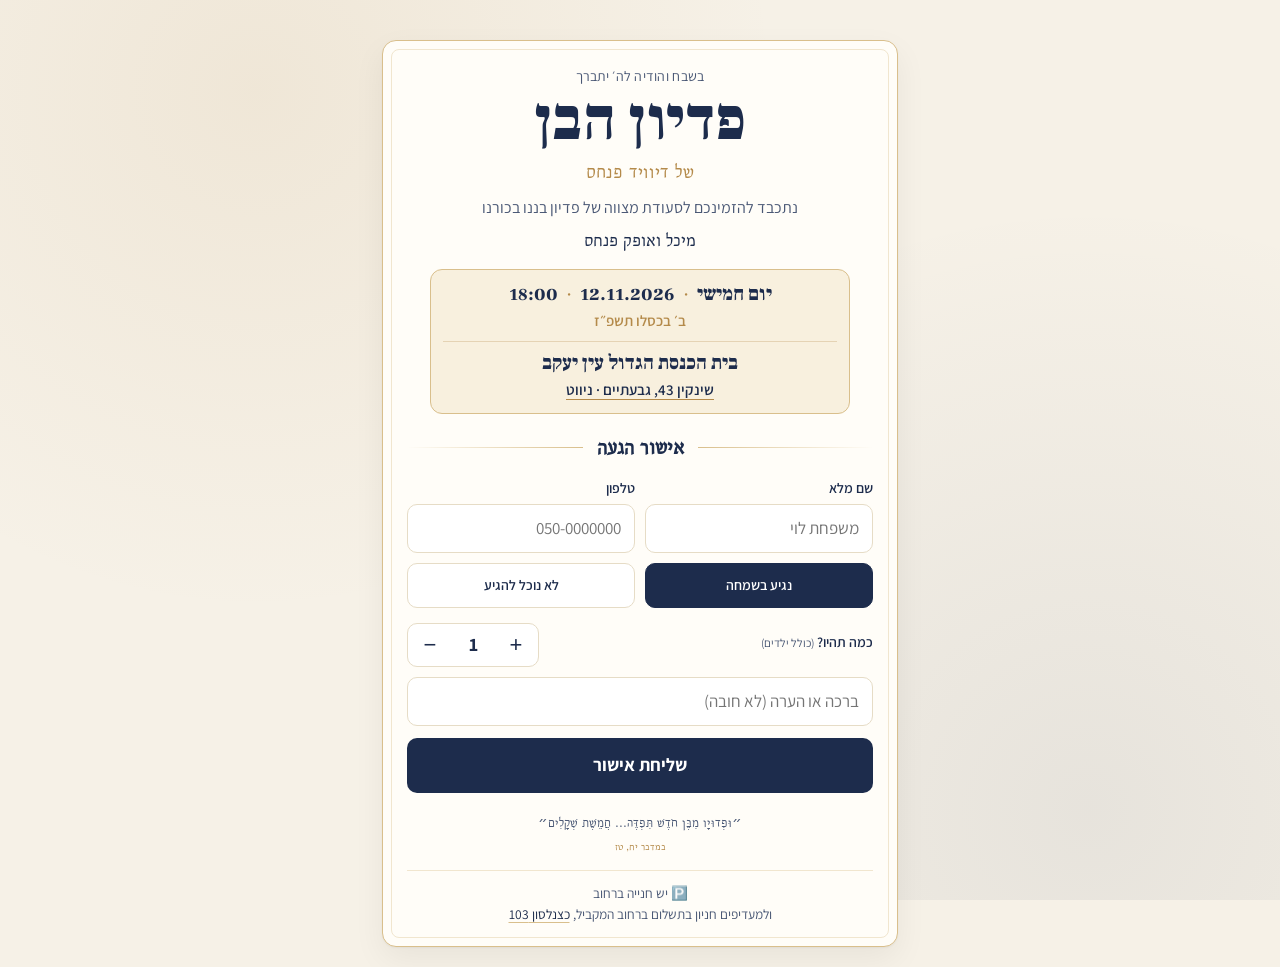
==== index.html @ 0d851d29 "פרטי מועד ומקום בולטים, הסרת נ״י Co-Authored-By: Claude Opus 5.5 <noreply@anthropic.com>" ====
<!doctype html>
<html lang="he" dir="rtl">
<head>
  <meta charset="utf-8">
  <meta name="viewport" content="width=device-width, initial-scale=1">
  <title>פדיון הבן — אישור הגעה</title>
  <meta name="description" content="הזמנה לסעודת מצווה של פדיון הבן — אישור הגעה">
  <meta property="og:title" content="הוזמנתם לפדיון הבן">
  <meta property="og:description" content="נשמח לראותכם — אשרו הגעה כאן">
  <link rel="preconnect" href="https://fonts.googleapis.com">
  <link rel="preconnect" href="https://fonts.gstatic.com" crossorigin>
  <link href="https://fonts.googleapis.com/css2?family=Assistant:wght@400;600;700&family=Bellefair&family=Frank+Ruhl+Libre:wght@900&display=swap" rel="stylesheet">
  <link rel="stylesheet" href="style.css">
  <link rel="icon" href="data:image/svg+xml,%3Csvg xmlns='http://www.w3.org/2000/svg' viewBox='0 0 32 32'%3E%3Ccircle cx='16' cy='16' r='14' fill='%23d6d9de' stroke='%23b48a4a' stroke-width='3'/%3E%3C/svg%3E">
  <script src="config.js"></script>
</head>
<body>
  <main class="wrap one">
    <section class="card one" aria-labelledby="title">

      <!-- ההזמנה -->
      <header class="invite">
        <p class="opening">בשבח והודיה לה׳ יתברך</p>
        <h1 id="title">פדיון הבן</h1>
        <p class="baby" data-baby></p>
        <p class="body">נתכבד להזמינכם לסעודת מצווה של פדיון בננו בכורנו</p>
        <p class="parents" data-parents></p>
        <div class="when-where">
          <div class="ww">
            <p class="ww-main"><span data-day></span><span class="sep">·</span><span data-date></span><span class="sep">·</span><span data-time></span></p>
            <p class="ww-sub" data-hebdate></p>
          </div>
          <div class="ww">
            <p class="ww-main" data-venue></p>
            <p class="ww-sub" data-where></p>
          </div>
        </div>
      </header>

      <!-- הטופס -->
      <div id="form-view">
        <h2 id="rsvp-title">אישור הגעה</h2>

        <div class="demo hidden" id="demo-note">
          מצב הדגמה: האתר לא רץ על Vercel, לכן האישורים נשמרים רק בדפדפן הזה.
        </div>

        <form id="form" novalidate aria-labelledby="rsvp-title">
          <div class="row2">
            <div class="field">
              <label for="name">שם מלא</label>
              <input id="name" name="name" type="text" autocomplete="name" required maxlength="80" placeholder="משפחת לוי">
            </div>
            <div class="field">
              <label for="phone">טלפון</label>
              <input id="phone" name="phone" type="tel" inputmode="tel" autocomplete="tel" required placeholder="050-0000000">
            </div>
          </div>

          <div class="field">
            <div class="choice" role="radiogroup" aria-label="האם תגיעו?">
              <input type="radio" id="att-yes" name="attending" value="yes" checked>
              <label for="att-yes">נגיע בשמחה</label>
              <input type="radio" id="att-no" name="attending" value="no">
              <label for="att-no">לא נוכל להגיע</label>
            </div>
          </div>

          <div class="field count-row" id="count-field">
            <span class="label" id="count-label">כמה תהיו? <small>(כולל ילדים)</small></span>
            <div class="stepper" role="group" aria-labelledby="count-label">
              <button type="button" data-step="1" aria-label="הוספה">+</button>
              <output id="count" aria-live="polite">1</output>
              <button type="button" data-step="-1" aria-label="הפחתה">−</button>
            </div>
          </div>

          <div class="field">
            <input id="note" name="note" type="text" maxlength="500" placeholder="ברכה או הערה (לא חובה)" aria-label="ברכה או הערה (לא חובה)">
          </div>

          <button class="btn" type="submit" id="submit">שליחת אישור</button>
          <p class="msg" id="msg" role="status"></p>
        </form>
      </div>

      <div id="thanks-view" class="thanks hidden" role="status">
        <div class="seal" aria-hidden="true">✓</div>
        <h2 id="thanks-title">תודה רבה!</h2>
        <p id="thanks-text"></p>
        <button class="linkish" type="button" id="edit">לעדכן את האישור</button>
      </div>

      <p class="verse">
        ״וּפְדוּיָו מִבֶּן חֹדֶשׁ תִּפְדֶּה... חֲמֵשֶׁת שְׁקָלִים״
        <small>במדבר יח, טז</small>
      </p>
      <p class="parking" data-parking hidden></p>
    </section>
  </main>

  <script>
  (function () {
    const E = window.EVENT || {};
    const $ = (s) => document.querySelector(s);
    const STORE = 'om-rsvp-mine';
    const DEMO = 'om-rsvp-demo';

    // ---- מילוי פרטי האירוע ----
    $('[data-baby]').textContent = E.babyName ? 'של ' + E.babyName : '';
    $('[data-parents]').textContent = E.parents || '';
    $('[data-day]').textContent = E.day || '';
    $('[data-date]').textContent = E.date || '';
    $('[data-time]').textContent = E.time || '';
    $('[data-hebdate]').textContent = E.hebrewDate || '';
    $('[data-venue]').textContent = E.venue || '';
    const where = $('[data-where]');
    if (E.address) {
      const a = document.createElement(E.mapsUrl ? 'a' : 'span');
      if (E.mapsUrl) { a.href = E.mapsUrl; a.target = '_blank'; a.rel = 'noopener'; }
      a.textContent = E.address + (E.mapsUrl ? ' · ניווט' : '');
      where.append(a);
    }
    if (E.parking) {
      const pk = $('[data-parking]');
      pk.append('🅿️ ', E.parking, document.createElement('br'), E.parkingPaid || '');
      if (E.parkingAddress) {
        const a = document.createElement(E.parkingUrl ? 'a' : 'span');
        if (E.parkingUrl) { a.href = E.parkingUrl; a.target = '_blank'; a.rel = 'noopener'; }
        a.textContent = E.parkingAddress;
        pk.append(a);
      }
      pk.hidden = false;
    }
    if (E.babyName) document.title = 'פדיון הבן של ' + E.babyName + ' — אישור הגעה';
    if (!E.apiUrl) $('#demo-note').classList.remove('hidden');

    // ---- כמות ----
    let count = 1;
    const out = $('#count');
    document.querySelectorAll('[data-step]').forEach((b) =>
      b.addEventListener('click', () => {
        count = Math.max(1, Math.min(30, count + Number(b.dataset.step)));
        out.textContent = count;
      })
    );
    const syncAttending = () => {
      const yes = $('#att-yes').checked;
      $('#count-field').classList.toggle('hidden', !yes);
    };
    document.querySelectorAll('[name=attending]').forEach((r) => r.addEventListener('change', syncAttending));

    // ---- שליחה ----
    const form = $('#form'), msg = $('#msg'), btn = $('#submit');
    const err = (t) => { msg.textContent = t; msg.className = 'msg err'; };

    form.addEventListener('submit', async (ev) => {
      ev.preventDefault();
      const data = {
        name: $('#name').value.trim(),
        phone: $('#phone').value.replace(/[^\d]/g, ''),
        attending: $('#att-yes').checked ? 'yes' : 'no',
        count: $('#att-yes').checked ? count : 0,
        note: $('#note').value.trim()
      };
      if (!data.name) { err('נא למלא שם מלא'); $('#name').focus(); return; }
      if (!/^0\d{8,9}$/.test(data.phone) && !/^972\d{8,9}$/.test(data.phone)) {
        err('נא למלא מספר טלפון תקין'); $('#phone').focus(); return;
      }

      btn.disabled = true; btn.textContent = 'שולח...'; msg.textContent = '';
      try {
        if (E.apiUrl) {
          const res = await fetch(E.apiUrl, {
            method: 'POST',
            headers: { 'Content-Type': 'application/json' },
            body: JSON.stringify(data)
          });
          const j = await res.json();
          if (!j.ok) throw new Error(j.error || 'failed');
        } else {
          try {
            const list = JSON.parse(localStorage.getItem(DEMO) || '[]').filter((r) => r.phone !== data.phone);
            list.push({ ...data, time: new Date().toISOString() });
            localStorage.setItem(DEMO, JSON.stringify(list));
          } catch (e) {}
        }
        try { localStorage.setItem(STORE, JSON.stringify(data)); } catch (e) {}
        showThanks(data);
      } catch (e) {
        err('השליחה לא הצליחה. בדקו את החיבור ונסו שוב.');
      } finally {
        btn.disabled = false; btn.textContent = 'שליחת אישור';
      }
    });

    function showThanks(d) {
      $('#form-view').classList.add('hidden');
      $('#thanks-view').classList.remove('hidden');
      if (d.attending === 'yes') {
        $('#thanks-title').textContent = 'תודה רבה, ' + d.name.split(' ')[0] + '!';
        $('#thanks-text').textContent = 'רשמנו ' + (d.count === 1 ? 'משתתף אחד' : d.count + ' משתתפים') + '. מחכים לראותכם!';
      } else {
        $('#thanks-title').textContent = 'תודה שעדכנתם';
        $('#thanks-text').textContent = 'חבל שלא תוכלו להגיע — נשמח בשמחות.';
      }
    }

    $('#edit').addEventListener('click', () => {
      $('#thanks-view').classList.add('hidden');
      $('#form-view').classList.remove('hidden');
      $('#name').focus();
    });

    // ---- אם כבר אישרו מהמכשיר הזה ----
    try {
      const mine = JSON.parse(localStorage.getItem(STORE) || 'null');
      if (mine) {
        $('#name').value = mine.name; $('#phone').value = mine.phone; $('#note').value = mine.note || '';
        $(mine.attending === 'no' ? '#att-no' : '#att-yes').checked = true;
        count = mine.count || 1; out.textContent = count;
        syncAttending();
        showThanks(mine);
      }
    } catch (e) {}
  })();
  </script>
</body>
</html>
---- style.css ----
:root {
  color-scheme: light;
  --ivory: #f6f1e7;
  --paper: #fffdf8;
  --navy: #1d2c4c;
  --navy-soft: #4a5875;
  --gold: #b48a4a;
  --gold-light: #d9bf8c;
  --gold-pale: #f1e6cf;
  --line: #e6dcc6;
  --ok: #2f6b4f;
  --err: #a33a2c;
  --radius: 14px;
}

* { box-sizing: border-box; }

body {
  margin: 0;
  min-height: 100vh;
  font-family: "Assistant", system-ui, sans-serif;
  font-size: 17px;
  line-height: 1.6;
  color: var(--navy);
  background-color: var(--ivory);
  background-image:
    radial-gradient(circle at 20% 10%, rgba(180, 138, 74, .10), transparent 40%),
    radial-gradient(circle at 85% 90%, rgba(29, 44, 76, .07), transparent 45%);
  background-attachment: fixed;
}

.wrap { max-width: 620px; margin: 0 auto; padding: 40px 16px 64px; }
.wrap.wide { max-width: 980px; }

.serif { font-family: "Bellefair", serif; }

/* ---------- invitation card ---------- */
.card {
  position: relative;
  background: var(--paper);
  border-radius: var(--radius);
  padding: 44px 32px 36px;
  border: 1px solid var(--gold-light);
  box-shadow: 0 1px 2px rgba(0, 0, 0, .04), 0 12px 32px rgba(0, 0, 0, .06);
}
.card::before {
  content: "";
  position: absolute;
  inset: 9px;
  border: 1px solid var(--gold-pale);
  border-radius: calc(var(--radius) - 6px);
  pointer-events: none;
}
.card + .card { margin-top: 22px; }

.coins { display: block; margin: 0 auto 18px; width: 210px; max-width: 70%; }

.invite { text-align: center; }
.invite .opening { font-size: 15px; color: var(--navy-soft); margin: 0 0 6px; }
.invite h1 {
  font-family: "Frank Ruhl Libre", serif;
  font-weight: 900;
  letter-spacing: .01em;
  font-size: clamp(46px, 12vw, 68px);
  line-height: 1.1;
  margin: 4px 0 6px;
  color: var(--navy);
}
.invite .baby {
  font-family: "Bellefair", serif;
  font-size: clamp(22px, 5.5vw, 28px);
  color: var(--gold);
  margin: 0 0 18px;
}
.invite .body { max-width: 440px; margin: 0 auto; color: var(--navy-soft); }
.invite .parents { font-family: "Bellefair", serif; font-size: 23px; color: var(--navy); margin-top: 14px; }

.divider {
  display: flex; align-items: center; gap: 12px;
  color: var(--gold); margin: 24px auto; max-width: 320px;
}
.divider::before, .divider::after { content: ""; flex: 1; height: 1px; background: var(--gold-light); }

.details { display: grid; grid-template-columns: repeat(3, 1fr); gap: 10px; margin: 0; }
.details div { padding: 4px 6px; }
.details dt { font-size: 13px; letter-spacing: .04em; color: var(--gold); font-weight: 700; }
.details dd { margin: 2px 0 0; font-size: 16px; }
.details a { color: var(--navy); }

.verse {
  font-family: "Bellefair", serif;
  font-size: 15px; color: var(--navy-soft); margin: 26px 0 0;
}
.verse small { display: block; font-size: 12px; color: var(--gold); margin-top: 2px; }

/* ---------- form ---------- */
h2 {
  font-family: "Bellefair", serif;
  font-size: 26px; text-align: center; margin: 0 0 4px;
}
.sub { text-align: center; color: var(--navy-soft); margin: 0 0 24px; font-size: 15px; }

.field { margin-bottom: 18px; }
label, .label { display: block; font-weight: 600; margin-bottom: 6px; font-size: 15px; }
input[type=text], input[type=tel], input[type=password], input[type=search], textarea {
  width: 100%;
  font: inherit;
  color: var(--navy);
  background: #fff;
  border: 1px solid var(--line);
  border-radius: 10px;
  padding: 12px 14px;
  transition: border-color .15s, box-shadow .15s;
}
input:focus, textarea:focus { outline: none; border-color: var(--gold); box-shadow: 0 0 0 3px rgba(180, 138, 74, .18); }
input[type=tel] { direction: ltr; text-align: right; }
textarea { min-height: 88px; resize: vertical; }

.choice { display: grid; grid-template-columns: 1fr 1fr; gap: 10px; }
.choice input { position: absolute; opacity: 0; pointer-events: none; }
.choice label {
  margin: 0; text-align: center; cursor: pointer;
  border: 1px solid var(--line); border-radius: 10px; background: #fff;
  padding: 12px 8px; font-weight: 600; transition: all .15s;
}
.choice input:checked + label { border-color: var(--navy); background: var(--navy); color: #fff; }
.choice input:focus-visible + label { box-shadow: 0 0 0 3px rgba(180, 138, 74, .35); }

.stepper { display: flex; align-items: center; gap: 0; width: max-content; border: 1px solid var(--line); border-radius: 10px; background: #fff; overflow: hidden; }
.stepper button {
  width: 48px; height: 48px; border: 0; background: transparent; font-size: 22px; color: var(--navy); cursor: pointer;
}
.stepper button:hover { background: var(--gold-pale); }
.stepper output { min-width: 52px; text-align: center; font-size: 20px; font-weight: 700; }

.btn {
  display: inline-flex; align-items: center; justify-content: center; gap: 8px;
  width: 100%; font: inherit; font-weight: 700; font-size: 18px;
  color: #fff; background: var(--navy);
  border: 0; border-radius: 10px; padding: 14px 18px; cursor: pointer;
  transition: background .15s, transform .05s;
}
.btn:hover { background: #2a3d66; }
.btn:active { transform: translateY(1px); }
.btn[disabled] { opacity: .6; cursor: wait; }
.btn.ghost { background: transparent; color: var(--navy); border: 1px solid var(--line); width: auto; font-size: 15px; padding: 9px 14px; }
.btn.ghost:hover { background: var(--gold-pale); }

.msg { margin-top: 14px; text-align: center; font-size: 15px; min-height: 1.5em; }
.msg.err { color: var(--err); }

.hidden { display: none !important; }

.thanks { text-align: center; padding: 10px 0; }
.thanks .seal {
  width: 72px; height: 72px; margin: 0 auto 14px; border-radius: 50%;
  display: grid; place-items: center;
  background: radial-gradient(circle at 35% 30%, #f4e7c8, var(--gold) 70%);
  color: #fff; font-size: 34px;
}
.thanks p { color: var(--navy-soft); }
.linkish { background: none; border: 0; color: var(--gold); font: inherit; text-decoration: underline; cursor: pointer; }

.demo {
  background: #fff7e0; border: 1px dashed var(--gold); color: #6b5226;
  border-radius: 10px; padding: 10px 14px; font-size: 14px; margin-bottom: 18px; text-align: center;
}

footer { text-align: center; font-size: 13px; color: var(--navy-soft); margin-top: 28px; }
footer a { color: var(--navy-soft); }

/* ---------- guests page ---------- */
.top { display: flex; align-items: center; justify-content: space-between; gap: 12px; flex-wrap: wrap; margin-bottom: 22px; }
.top h1 { font-family: "Bellefair", serif; margin: 0; font-size: 30px; }
.top .actions { display: flex; gap: 8px; flex-wrap: wrap; }

.stats { display: grid; grid-template-columns: repeat(4, 1fr); gap: 12px; margin-bottom: 20px; }
.stat { background: var(--paper); border: 1px solid var(--line); border-radius: 12px; padding: 14px 16px; }
.stat .n { font-family: "Bellefair", serif; font-size: 32px; font-weight: 400; line-height: 1.1; font-variant-numeric: tabular-nums; }
.stat .t { font-size: 14px; color: var(--navy-soft); }
.stat.main { background: var(--navy); color: #fff; border-color: var(--navy); }
.stat.main .t { color: var(--gold-light); }

.toolbar { display: flex; align-items: center; gap: 10px; margin-bottom: 12px; flex-wrap: wrap; }
.toolbar input { flex: 1; min-width: 180px; }
.filters { display: flex; gap: 6px; }
.filters button { font: inherit; font-size: 14px; border: 1px solid var(--line); background: #fff; color: var(--navy); border-radius: 999px; padding: 6px 14px; cursor: pointer; }
.filters button.on { background: var(--navy); color: #fff; border-color: var(--navy); }

.table-box { background: var(--paper); border: 1px solid var(--line); border-radius: 12px; overflow-x: auto; }
table { width: 100%; border-collapse: collapse; font-size: 15px; }
th, td { text-align: right; padding: 11px 14px; border-bottom: 1px solid var(--line); vertical-align: top; }
th { font-size: 13px; color: var(--gold); font-weight: 700; background: #fbf7ee; white-space: nowrap; }
tr:last-child td { border-bottom: 0; }
td.num { font-variant-numeric: tabular-nums; font-weight: 700; text-align: center; }
td.phone a { color: var(--navy); direction: ltr; unicode-bidi: embed; white-space: nowrap; }
td.note { color: var(--navy-soft); max-width: 280px; }
td.when { color: var(--navy-soft); font-size: 13px; white-space: nowrap; }
.pill { display: inline-block; font-size: 13px; font-weight: 700; border-radius: 999px; padding: 2px 10px; }
.pill.yes { background: #e3f0e8; color: var(--ok); }
.pill.no { background: #f6e3df; color: var(--err); }
.empty { text-align: center; padding: 40px 16px; color: var(--navy-soft); }

.login { max-width: 380px; margin: 60px auto; }

@media (max-width: 640px) {
  .card { padding: 36px 20px 28px; }
  .details { grid-template-columns: 1fr; gap: 4px; }
  .stats { grid-template-columns: 1fr 1fr; }
  th.hide-sm, td.hide-sm { display: none; }
}

/* ---------- one-screen invitation: airy but the form starts right away ---------- */
.wrap.one { max-width: 540px; padding: 14px 12px 20px; }
.card.one { padding: 30px 24px 20px; }
.card.one::before { inset: 8px; }

.card.one .invite { text-align: center; }
.card.one .invite .opening { font-size: 14px; letter-spacing: .02em; margin: 0 0 2px; }
.card.one .invite h1 { font-size: clamp(48px, 13.5vw, 64px); margin: 0; line-height: 1.05; }
.card.one .invite .baby { font-size: 22px; margin: 6px 0 10px; }
.card.one .invite .body { font-size: 16px; line-height: 1.5; margin: 0 auto; max-width: 360px; }
.card.one .invite .parents { font-size: 21px; margin: 6px 0 0; }

.when-where { margin: 16px auto 0; max-width: 420px; padding: 14px 12px;
  background: #f8f0de; border: 1px solid var(--gold-light); border-radius: 12px; }
.when-where p { margin: 0; }
.ww + .ww { margin-top: 10px; padding-top: 10px; border-top: 1px solid rgba(180, 138, 74, .28); }
.ww-main { font-family: "Frank Ruhl Libre", serif; font-weight: 900; font-size: 20px; line-height: 1.3; color: var(--navy); }
.ww-sub { font-size: 15px; font-weight: 600; color: var(--gold); margin-top: 2px !important; }
.when-where .sep { color: var(--gold); margin: 0 8px; font-weight: 400; }
.when-where a { color: var(--navy); text-decoration-color: var(--gold); text-underline-offset: 4px; }

/* "אישור הגעה" as an ornamental divider */
.card.one h2 { display: flex; align-items: center; gap: 14px; font-size: 24px; color: var(--navy);
  margin: 20px 0 14px; }
.card.one h2::before, .card.one h2::after { content: ""; flex: 1; height: 1px;
  background: linear-gradient(to left, transparent, var(--gold-light)); }
.card.one h2::after { background: linear-gradient(to right, transparent, var(--gold-light)); }
.card.one .thanks h2 { display: block; margin: 0 0 4px; }
.card.one .thanks h2::before, .card.one .thanks h2::after { display: none; }

.card.one .field { margin-bottom: 12px; }
.card.one label, .card.one .label { font-size: 14px; margin-bottom: 5px; }
.card.one input[type=text], .card.one input[type=tel] { padding: 11px 13px; }
.row2 { display: grid; grid-template-columns: 1fr 1fr; gap: 10px; }
.row2 .field { min-width: 0; }
.card.one .choice label { padding: 11px 6px; }
.count-row { display: flex; align-items: center; justify-content: space-between; gap: 10px; }
.count-row .label { margin: 0; }
.count-row small { font-weight: 400; color: var(--navy-soft); }
.card.one .stepper button { width: 44px; height: 44px; }
.card.one .stepper output { min-width: 42px; font-size: 19px; }
.card.one .btn { padding: 14px 16px; margin-top: 2px; }
.card.one .msg { margin: 8px 0 0; min-height: 0; }
.card.one .msg:empty { display: none; }
.card.one .demo { padding: 8px 12px; margin-bottom: 12px; font-size: 13px; }
.card.one .thanks { padding: 18px 0 6px; }

.card.one .verse { text-align: center; margin: 18px 0 0; font-size: 15px; }
.parking { text-align: center; font-size: 13.5px; line-height: 1.6; color: var(--navy-soft);
  margin: 14px 0 0; padding-top: 12px; border-top: 1px solid var(--gold-pale); }
.parking a { color: var(--navy); white-space: nowrap; text-decoration-color: var(--gold-light); text-underline-offset: 3px; }

@media (max-width: 640px) { .card.one { padding: 26px 18px 18px; } }
@media (min-width: 700px) { .wrap.one { padding-top: 40px; } }
/* recover height after enlarging the date/venue block */
.card.one { padding-top: 24px; }
.card.one .invite h1 { font-size: clamp(46px, 13vw, 60px); }
.card.one .invite .baby { margin: 2px 0 6px; }
.card.one .invite .parents { margin-top: 4px; }
.when-where { margin-top: 12px; padding: 11px 12px; }
.ww + .ww { margin-top: 8px; padding-top: 8px; }
.card.one h2 { margin: 14px 0 10px; }
.card.one .field { margin-bottom: 10px; }
.card.one input[type=text], .card.one input[type=tel] { padding: 10px 13px; }
.card.one .choice label { padding: 10px 6px; }
.card.one .stepper button { height: 42px; }
.card.one .btn { padding: 13px 16px; }
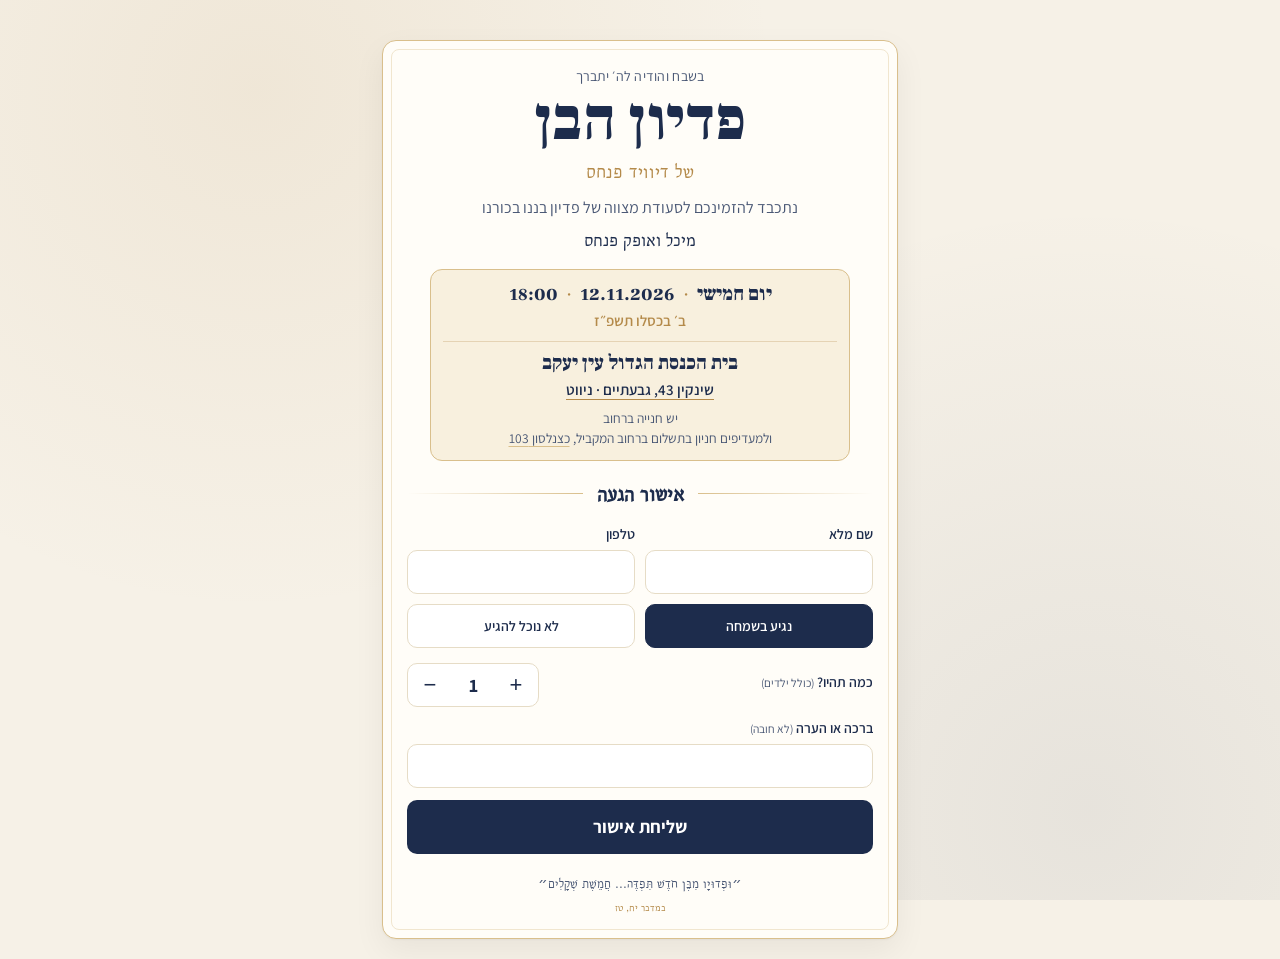
==== commit bcd3c268: "בלי placeholder בטופס, חנייה מתחת לכתובת Co-Authored-By: Claude Opus 5.5 <noreply@anthropic.com>" ====
--- a/index.html
+++ b/index.html
@@ -33,6 +33,7 @@
           <div class="ww">
             <p class="ww-main" data-venue></p>
             <p class="ww-sub" data-where></p>
+            <p class="parking" data-parking hidden></p>
           </div>
         </div>
       </header>
@@ -49,11 +50,11 @@
           <div class="row2">
             <div class="field">
               <label for="name">שם מלא</label>
-              <input id="name" name="name" type="text" autocomplete="name" required maxlength="80" placeholder="משפחת לוי">
+              <input id="name" name="name" type="text" autocomplete="name" required maxlength="80">
             </div>
             <div class="field">
               <label for="phone">טלפון</label>
-              <input id="phone" name="phone" type="tel" inputmode="tel" autocomplete="tel" required placeholder="050-0000000">
+              <input id="phone" name="phone" type="tel" inputmode="tel" autocomplete="tel" required>
             </div>
           </div>
 
@@ -76,7 +77,8 @@
           </div>
 
           <div class="field">
-            <input id="note" name="note" type="text" maxlength="500" placeholder="ברכה או הערה (לא חובה)" aria-label="ברכה או הערה (לא חובה)">
+            <label for="note">ברכה או הערה <small class="opt">(לא חובה)</small></label>
+            <input id="note" name="note" type="text" maxlength="500">
           </div>
 
           <button class="btn" type="submit" id="submit">שליחת אישור</button>
@@ -95,7 +97,6 @@
         ״וּפְדוּיָו מִבֶּן חֹדֶשׁ תִּפְדֶּה... חֲמֵשֶׁת שְׁקָלִים״
         <small>במדבר יח, טז</small>
       </p>
-      <p class="parking" data-parking hidden></p>
     </section>
   </main>
 
@@ -123,7 +124,7 @@
     }
     if (E.parking) {
       const pk = $('[data-parking]');
-      pk.append('🅿️ ', E.parking, document.createElement('br'), E.parkingPaid || '');
+      pk.append(E.parking, document.createElement('br'), E.parkingPaid || '');
       if (E.parkingAddress) {
         const a = document.createElement(E.parkingUrl ? 'a' : 'span');
         if (E.parkingUrl) { a.href = E.parkingUrl; a.target = '_blank'; a.rel = 'noopener'; }
--- a/style.css
+++ b/style.css
@@ -277,3 +277,9 @@
 .card.one .choice label { padding: 10px 6px; }
 .card.one .stepper button { height: 42px; }
 .card.one .btn { padding: 13px 16px; }
+.card.one input[type=text], .card.one input[type=tel] { padding: 7px 7px; }
+/* parking: plain small text under the address, inside the venue block */
+.when-where .parking { font-size: 13.5px; font-weight: 400; line-height: 1.5; color: var(--navy-soft);
+  margin: 6px 0 0; padding: 0; border: 0; }
+.when-where .parking a { color: var(--navy-soft); font-weight: 400; text-decoration-color: var(--gold-light); }
+.opt { font-weight: 400; color: var(--navy-soft); }
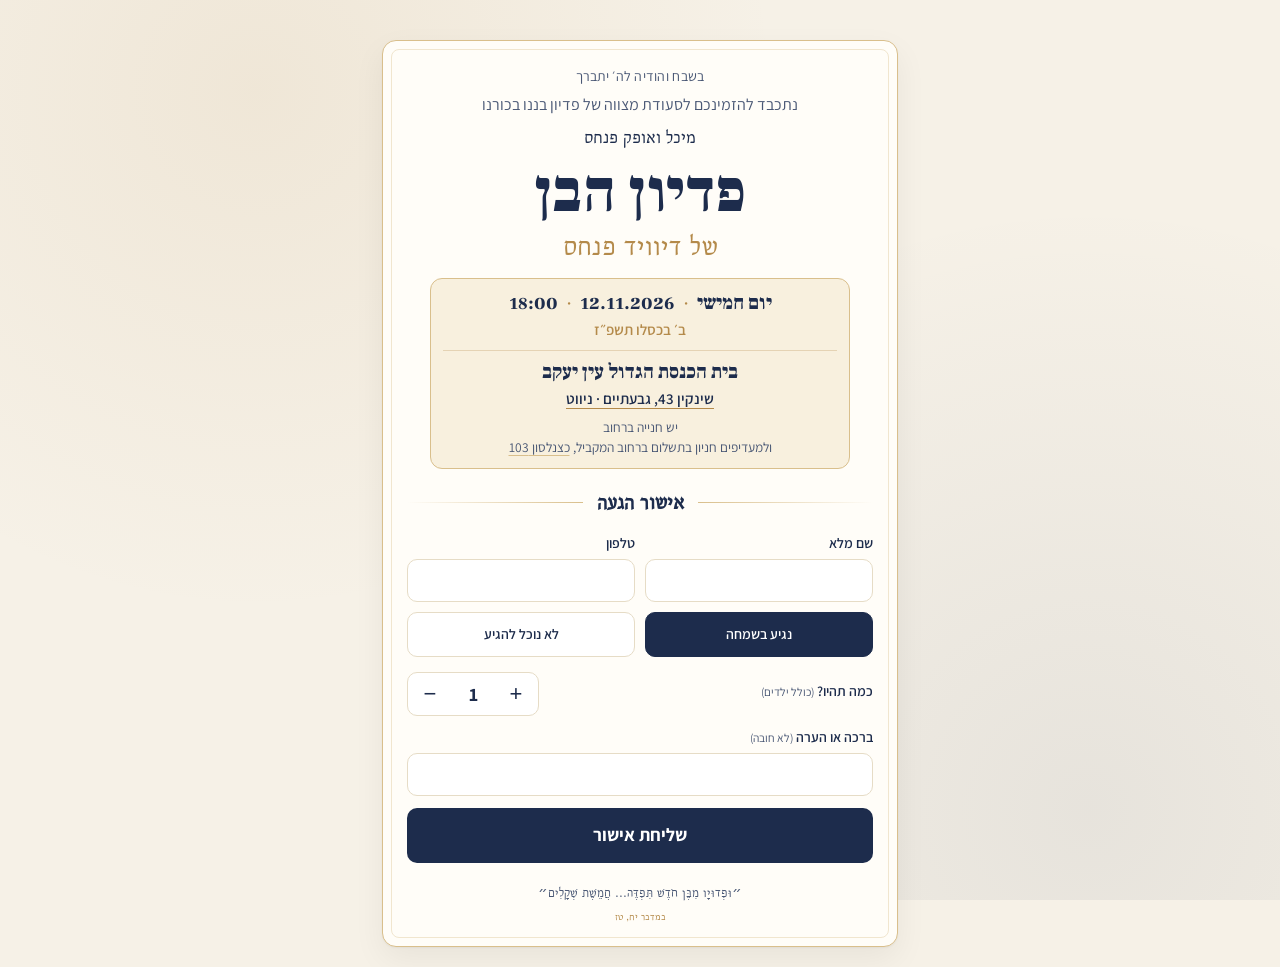
==== commit aa6ff87e: "סדר חדש בראש ההזמנה, שם התינוק גדול יותר Co-Authored-By: Claude Opus 5.5 <noreply@anthropic.com>" ====
--- a/index.html
+++ b/index.html
@@ -21,10 +21,10 @@
       <!-- ההזמנה -->
       <header class="invite">
         <p class="opening">בשבח והודיה לה׳ יתברך</p>
+        <p class="body">נתכבד להזמינכם לסעודת מצווה של פדיון בננו בכורנו</p>
+        <p class="parents" data-parents></p>
         <h1 id="title">פדיון הבן</h1>
         <p class="baby" data-baby></p>
-        <p class="body">נתכבד להזמינכם לסעודת מצווה של פדיון בננו בכורנו</p>
-        <p class="parents" data-parents></p>
         <div class="when-where">
           <div class="ww">
             <p class="ww-main"><span data-day></span><span class="sep">·</span><span data-date></span><span class="sep">·</span><span data-time></span></p>
--- a/style.css
+++ b/style.css
@@ -283,3 +283,7 @@
   margin: 6px 0 0; padding: 0; border: 0; }
 .when-where .parking a { color: var(--navy-soft); font-weight: 400; text-decoration-color: var(--gold-light); }
 .opt { font-weight: 400; color: var(--navy-soft); }
+/* order: opening → invitation line → parents → title → baby name */
+.card.one .invite .body { margin-top: 6px; }
+.card.one .invite .parents { margin: 4px 0 6px; }
+.card.one .invite .baby { font-size: clamp(26px, 7.5vw, 32px); margin: 2px 0 0; line-height: 1.25; }
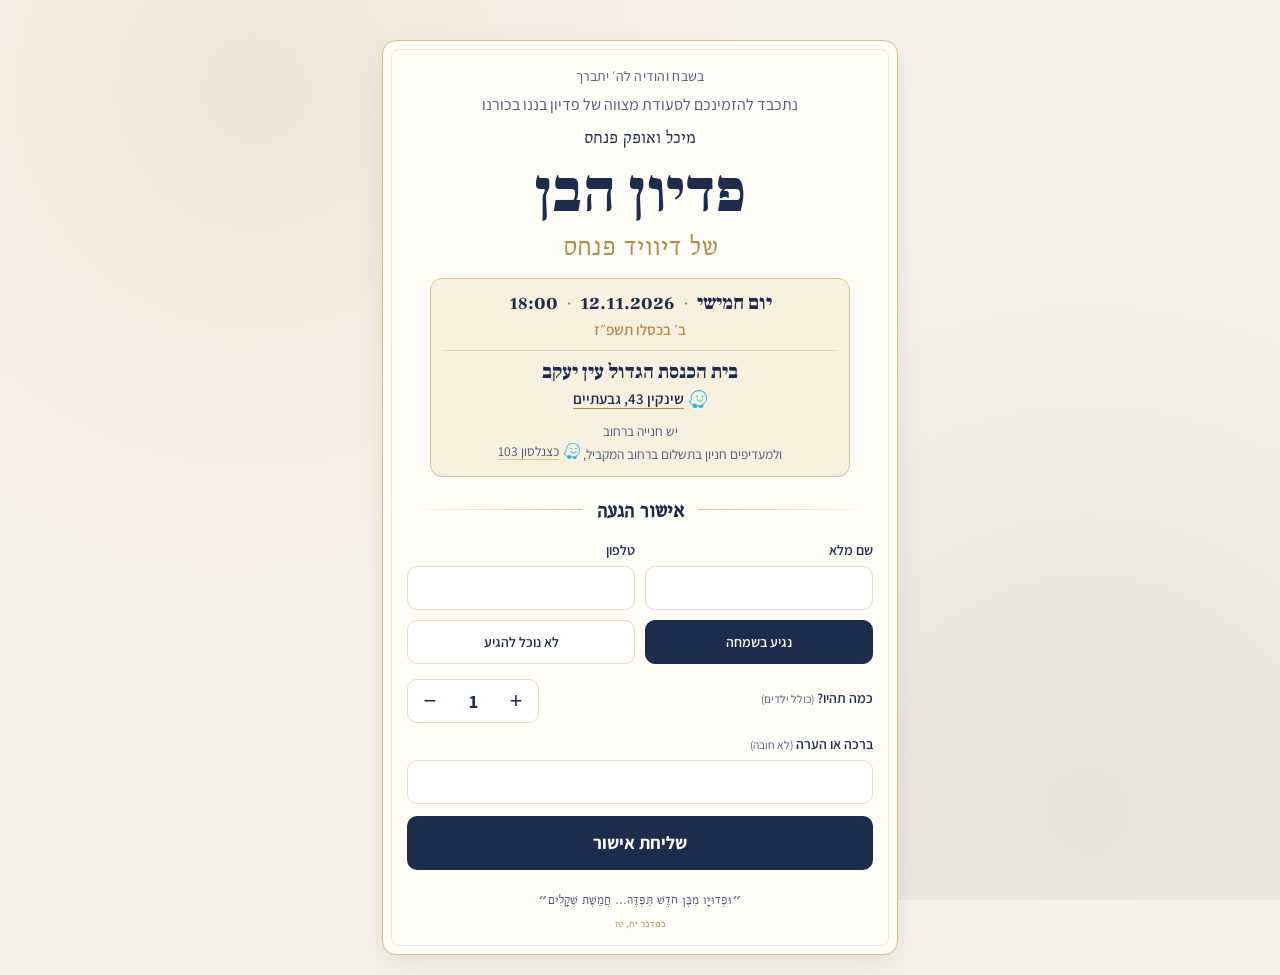
==== commit d6586dd1: "ניווט Waze לפי קואורדינטות עם אייקון Co-Authored-By: Claude Opus 5.5 <noreply@anthropic.com>" ====
--- a/index.html
+++ b/index.html
@@ -107,6 +107,16 @@
     const STORE = 'om-rsvp-mine';
     const DEMO = 'om-rsvp-demo';
 
+    // ---- קישור ניווט עם אייקון Waze ----
+    const WAZE = '<svg class="waze" viewBox="0 0 24 24" aria-hidden="true"><path fill="currentColor" d="M13.218 0C9.915 0 6.835 1.49 4.723 4.148c-1.515 1.913-2.31 4.272-2.31 6.706v1.739c0 .894-.62 1.738-1.862 1.813-.298.025-.547.224-.547.522-.05.82.82 2.31 2.012 3.502.82.844 1.788 1.515 2.832 2.036a3 3 0 0 0 2.955 3.528 2.966 2.966 0 0 0 2.931-2.385h2.509c.323 1.689 2.086 2.856 3.974 2.21 1.64-.546 2.36-2.409 1.763-3.924a12.84 12.84 0 0 0 1.838-1.465 10.73 10.73 0 0 0 3.18-7.65c0-2.882-1.118-5.589-3.155-7.625A10.899 10.899 0 0 0 13.218 0zm0 1.217c2.558 0 4.967.994 6.78 2.807a9.525 9.525 0 0 1 2.807 6.78A9.526 9.526 0 0 1 20 17.585a9.647 9.647 0 0 1-6.78 2.807h-2.46a3.008 3.008 0 0 0-2.93-2.41 3.030 3.030 0 0 0-2.534 1.367v.024a8.945 8.945 0 0 1-2.41-1.788c-.844-.844-1.316-1.614-1.515-2.11a2.858 2.858 0 0 0 1.441-.846 2.959 2.959 0 0 0 .795-2.036v-1.789c0-2.110.696-4.197 2.012-5.861 1.863-2.385 4.620-3.726 7.6-3.726zm-2.41 5.986a1.192 1.192 0 0 0-1.191 1.192 1.192 1.192 0 0 0 1.192 1.193A1.192 1.192 0 0 0 12 8.395a1.192 1.192 0 0 0-1.192-1.192zm7.204 0a1.192 1.192 0 0 0-1.192 1.192 1.192 1.192 0 0 0 1.192 1.193 1.192 1.192 0 0 0 1.192-1.193 1.192 1.192 0 0 0-1.192-1.192zm-7.377 4.769a.596.596 0 0 0-.546.845 4.813 4.813 0 0 0 4.346 2.757 4.770 4.770 0 0 0 4.347-2.757.596.596 0 0 0-.547-.845h-.025a.561.561 0 0 0-.521.348 3.590 3.590 0 0 1-3.254 2.061 3.591 3.591 0 0 1-3.254-2.061.640.640 0 0 0-.546-.348z"/></svg>';
+    function navLink(text, url) {
+      const a = document.createElement(url ? 'a' : 'span');
+      if (url) { a.href = url; a.target = '_blank'; a.rel = 'noopener'; a.className = 'nav'; a.setAttribute('aria-label', text + ' — ניווט ב-Waze'); }
+      a.innerHTML = url ? WAZE : '';
+      a.append(text);
+      return a;
+    }
+
     // ---- מילוי פרטי האירוע ----
     $('[data-baby]').textContent = E.babyName ? 'של ' + E.babyName : '';
     $('[data-parents]').textContent = E.parents || '';
@@ -116,21 +126,11 @@
     $('[data-hebdate]').textContent = E.hebrewDate || '';
     $('[data-venue]').textContent = E.venue || '';
     const where = $('[data-where]');
-    if (E.address) {
-      const a = document.createElement(E.mapsUrl ? 'a' : 'span');
-      if (E.mapsUrl) { a.href = E.mapsUrl; a.target = '_blank'; a.rel = 'noopener'; }
-      a.textContent = E.address + (E.mapsUrl ? ' · ניווט' : '');
-      where.append(a);
-    }
+    if (E.address) where.append(navLink(E.address, E.mapsUrl));
     if (E.parking) {
       const pk = $('[data-parking]');
       pk.append(E.parking, document.createElement('br'), E.parkingPaid || '');
-      if (E.parkingAddress) {
-        const a = document.createElement(E.parkingUrl ? 'a' : 'span');
-        if (E.parkingUrl) { a.href = E.parkingUrl; a.target = '_blank'; a.rel = 'noopener'; }
-        a.textContent = E.parkingAddress;
-        pk.append(a);
-      }
+      if (E.parkingAddress) pk.append(navLink(E.parkingAddress, E.parkingUrl));
       pk.hidden = false;
     }
     if (E.babyName) document.title = 'פדיון הבן של ' + E.babyName + ' — אישור הגעה';
--- a/style.css
+++ b/style.css
@@ -287,3 +287,7 @@
 .card.one .invite .body { margin-top: 6px; }
 .card.one .invite .parents { margin: 4px 0 6px; }
 .card.one .invite .baby { font-size: clamp(26px, 7.5vw, 32px); margin: 2px 0 0; line-height: 1.25; }
+/* navigation links with Waze icon */
+a.nav { display: inline-flex; align-items: center; gap: 5px; white-space: nowrap; }
+a.nav .waze { width: 18px; height: 18px; flex: none; color: #1fb6e8; }
+.when-where .parking a.nav .waze { width: 16px; height: 16px; }
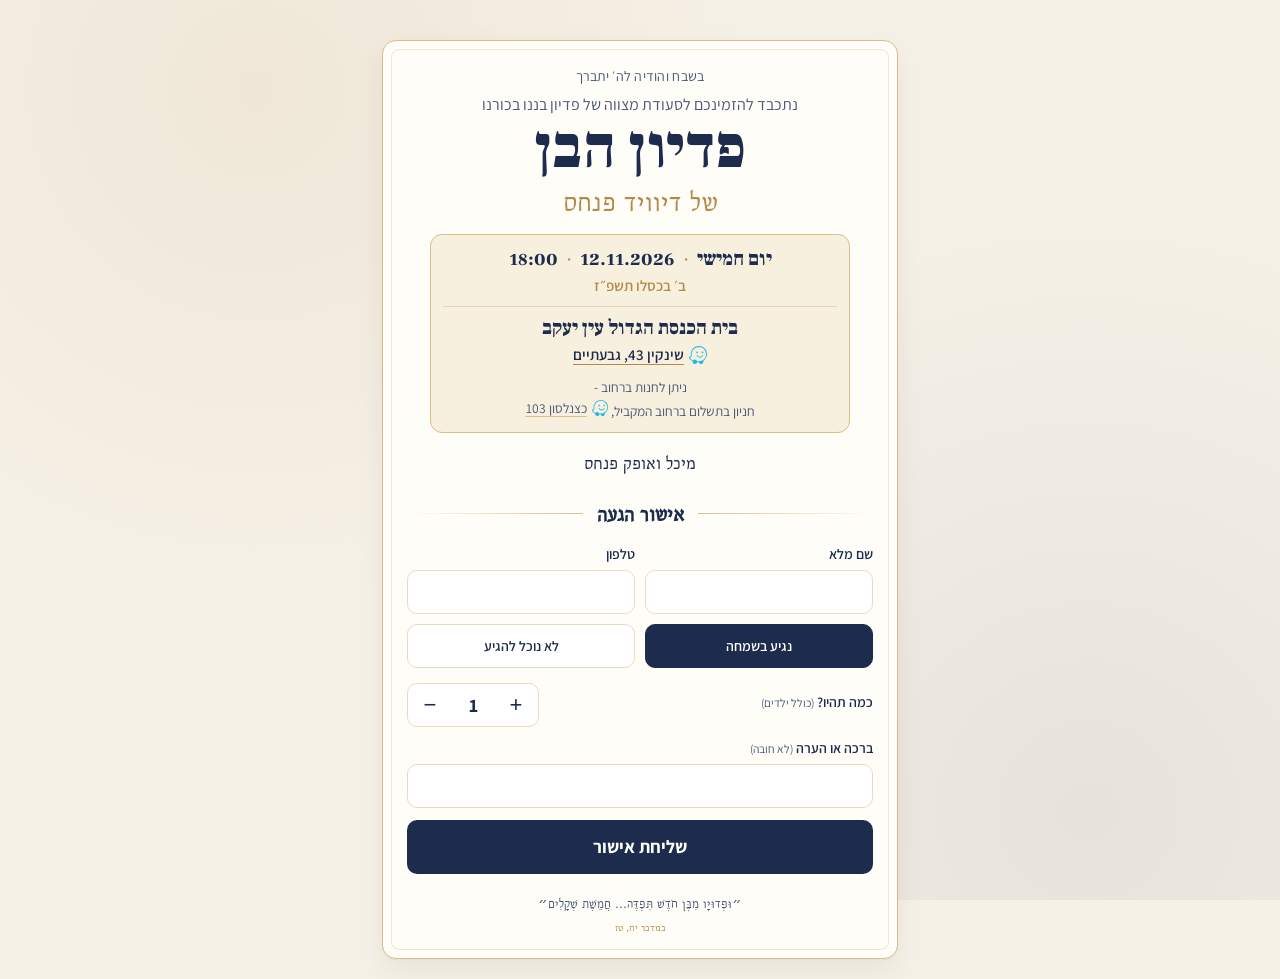
==== commit 2fa05b43: "שמות ההורים מעל אישור ההגעה Co-Authored-By: Claude Opus 5.5 <noreply@anthropic.com>" ====
--- a/index.html
+++ b/index.html
@@ -22,7 +22,6 @@
       <header class="invite">
         <p class="opening">בשבח והודיה לה׳ יתברך</p>
         <p class="body">נתכבד להזמינכם לסעודת מצווה של פדיון בננו בכורנו</p>
-        <p class="parents" data-parents></p>
         <h1 id="title">פדיון הבן</h1>
         <p class="baby" data-baby></p>
         <div class="when-where">
@@ -36,6 +35,7 @@
             <p class="parking" data-parking hidden></p>
           </div>
         </div>
+        <p class="parents parents-sign" data-parents></p>
       </header>
 
       <!-- הטופס -->
--- a/style.css
+++ b/style.css
@@ -291,3 +291,4 @@
 a.nav { display: inline-flex; align-items: center; gap: 5px; white-space: nowrap; }
 a.nav .waze { width: 18px; height: 18px; flex: none; color: #1fb6e8; }
 .when-where .parking a.nav .waze { width: 16px; height: 16px; }
+.card.one .invite .parents-sign { margin: 14px 0 0; }
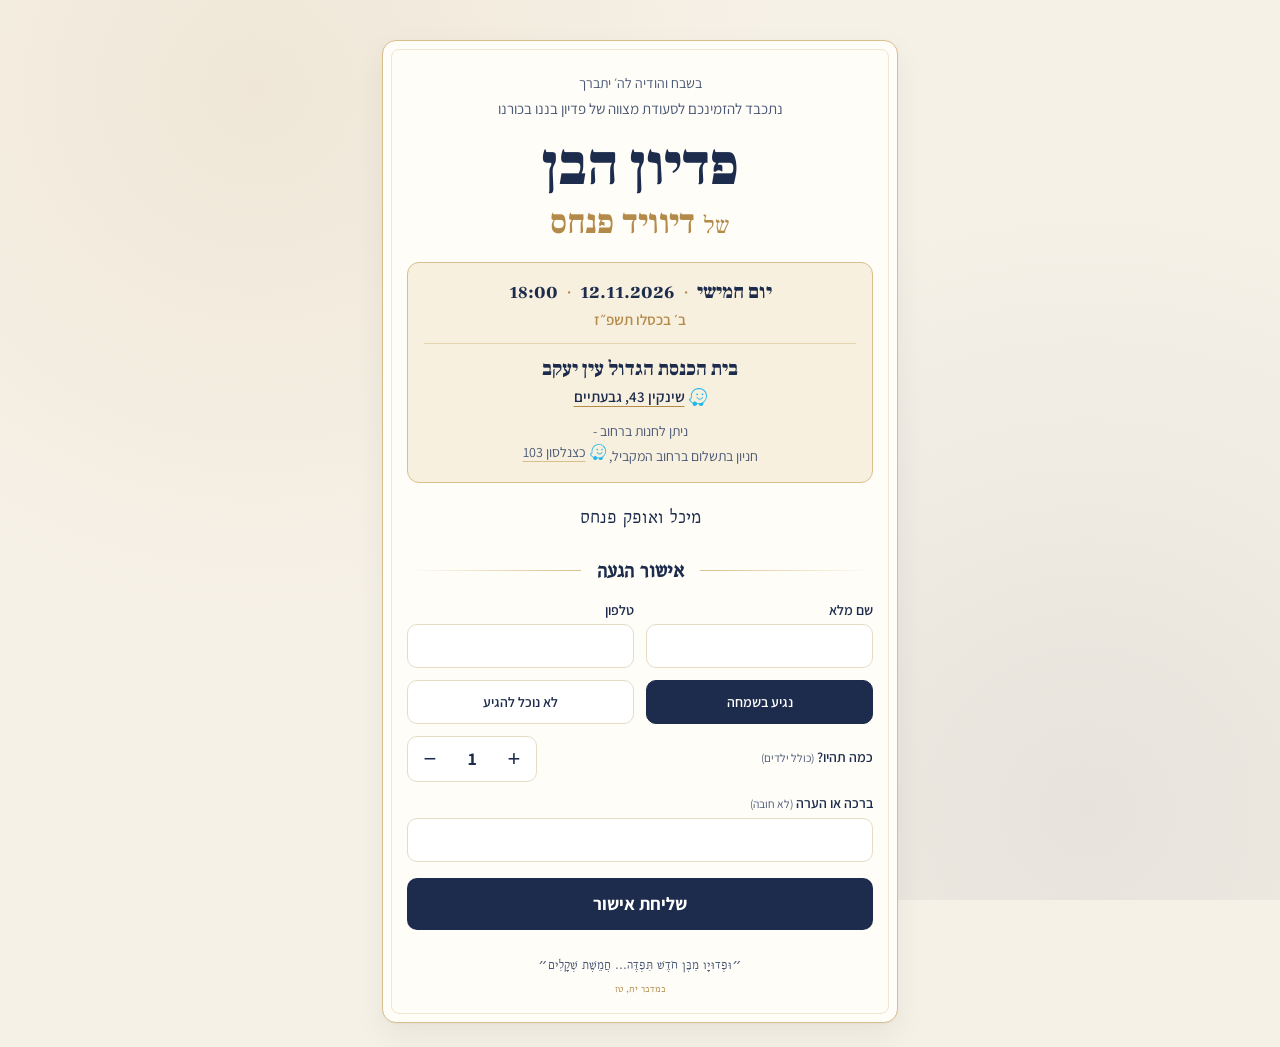
==== commit 9d8572ad: "יחס בין הכותרת לשם, ריווח אחיד ברשת 8px Co-Authored-By: Claude Opus 5.5 <noreply@anthropic.com>" ====
--- a/index.html
+++ b/index.html
@@ -9,7 +9,7 @@
   <meta property="og:description" content="נשמח לראותכם — אשרו הגעה כאן">
   <link rel="preconnect" href="https://fonts.googleapis.com">
   <link rel="preconnect" href="https://fonts.gstatic.com" crossorigin>
-  <link href="https://fonts.googleapis.com/css2?family=Assistant:wght@400;600;700&family=Bellefair&family=Frank+Ruhl+Libre:wght@900&display=swap" rel="stylesheet">
+  <link href="https://fonts.googleapis.com/css2?family=Assistant:wght@400;600;700&family=Bellefair&family=Frank+Ruhl+Libre:wght@400;700;900&display=swap" rel="stylesheet">
   <link rel="stylesheet" href="style.css">
   <link rel="icon" href="data:image/svg+xml,%3Csvg xmlns='http://www.w3.org/2000/svg' viewBox='0 0 32 32'%3E%3Ccircle cx='16' cy='16' r='14' fill='%23d6d9de' stroke='%23b48a4a' stroke-width='3'/%3E%3C/svg%3E">
   <script src="config.js"></script>
@@ -118,7 +118,11 @@
     }
 
     // ---- מילוי פרטי האירוע ----
-    $('[data-baby]').textContent = E.babyName ? 'של ' + E.babyName : '';
+    if (E.babyName) {
+      const of = document.createElement('span');
+      of.className = 'of'; of.textContent = 'של';
+      $('[data-baby]').append(of, E.babyName);
+    }
     $('[data-parents]').textContent = E.parents || '';
     $('[data-day]').textContent = E.day || '';
     $('[data-date]').textContent = E.date || '';
--- a/style.css
+++ b/style.css
@@ -210,85 +210,65 @@
   th.hide-sm, td.hide-sm { display: none; }
 }
 
-/* ---------- one-screen invitation: airy but the form starts right away ---------- */
-.wrap.one { max-width: 540px; padding: 14px 12px 20px; }
-.card.one { padding: 30px 24px 20px; }
+/* ---------- one-screen invitation (8px rhythm) ---------- */
+.wrap.one { max-width: 540px; padding: 16px 12px 24px; }
+.card.one { padding: 32px 24px 24px; }
 .card.one::before { inset: 8px; }
-
+@media (max-width: 640px) { .card.one { padding: 28px 20px 20px; } }
+@media (min-width: 700px) { .wrap.one { padding-top: 40px; } }
+
+/* header */
 .card.one .invite { text-align: center; }
-.card.one .invite .opening { font-size: 14px; letter-spacing: .02em; margin: 0 0 2px; }
-.card.one .invite h1 { font-size: clamp(48px, 13.5vw, 64px); margin: 0; line-height: 1.05; }
-.card.one .invite .baby { font-size: 22px; margin: 6px 0 10px; }
-.card.one .invite .body { font-size: 16px; line-height: 1.5; margin: 0 auto; max-width: 360px; }
-.card.one .invite .parents { font-size: 21px; margin: 6px 0 0; }
-
-.when-where { margin: 16px auto 0; max-width: 420px; padding: 14px 12px;
+.card.one .invite .opening { font-size: 14px; line-height: 1.5; color: var(--navy-soft); margin: 0; }
+.card.one .invite .body { font-size: 15px; line-height: 1.5; color: var(--navy-soft); margin: 4px auto 0; max-width: 360px; }
+.card.one .invite h1 { font-family: "Frank Ruhl Libre", serif; font-weight: 900;
+  font-size: clamp(46px, 13vw, 58px); line-height: 1; letter-spacing: 0; margin: 16px 0 0; }
+.card.one .invite .baby { font-family: "Frank Ruhl Libre", serif; font-weight: 700; color: var(--gold);
+  font-size: clamp(28px, 8vw, 34px); line-height: 1.15; margin: 8px 0 0; }
+.card.one .invite .baby .of { font-weight: 400; font-size: .7em; margin-left: .3em; }
+
+/* date & place */
+.when-where { margin: 20px 0 0; padding: 16px;
   background: #f8f0de; border: 1px solid var(--gold-light); border-radius: 12px; }
 .when-where p { margin: 0; }
-.ww + .ww { margin-top: 10px; padding-top: 10px; border-top: 1px solid rgba(180, 138, 74, .28); }
+.ww + .ww { margin-top: 12px; padding-top: 12px; border-top: 1px solid rgba(180, 138, 74, .28); }
 .ww-main { font-family: "Frank Ruhl Libre", serif; font-weight: 900; font-size: 20px; line-height: 1.3; color: var(--navy); }
-.ww-sub { font-size: 15px; font-weight: 600; color: var(--gold); margin-top: 2px !important; }
+.ww-sub { font-size: 15px; font-weight: 600; line-height: 1.5; color: var(--gold); margin-top: 4px !important; }
 .when-where .sep { color: var(--gold); margin: 0 8px; font-weight: 400; }
 .when-where a { color: var(--navy); text-decoration-color: var(--gold); text-underline-offset: 4px; }
+.when-where .parking { font-size: 14px; font-weight: 400; line-height: 1.5; color: var(--navy-soft); margin-top: 8px !important; }
+.when-where .parking a { color: var(--navy-soft); font-weight: 400; text-decoration-color: var(--gold-light); }
+a.nav { display: inline-flex; align-items: center; gap: 4px; white-space: nowrap; }
+a.nav .waze { width: 18px; height: 18px; flex: none; color: #1fb6e8; }
+.when-where .parking a.nav .waze { width: 16px; height: 16px; }
+
+.card.one .invite .parents-sign { font-family: "Bellefair", serif; font-size: 22px; line-height: 1.3; color: var(--navy); margin: 20px 0 0; }
 
 /* "אישור הגעה" as an ornamental divider */
-.card.one h2 { display: flex; align-items: center; gap: 14px; font-size: 24px; color: var(--navy);
-  margin: 20px 0 14px; }
-.card.one h2::before, .card.one h2::after { content: ""; flex: 1; height: 1px;
-  background: linear-gradient(to left, transparent, var(--gold-light)); }
+.card.one h2 { display: flex; align-items: center; gap: 16px; font-size: 24px; line-height: 1.2; color: var(--navy); margin: 24px 0 16px; }
+.card.one h2::before, .card.one h2::after { content: ""; flex: 1; height: 1px; background: linear-gradient(to left, transparent, var(--gold-light)); }
 .card.one h2::after { background: linear-gradient(to right, transparent, var(--gold-light)); }
-.card.one .thanks h2 { display: block; margin: 0 0 4px; }
+.card.one .thanks h2 { display: block; margin: 0 0 8px; }
 .card.one .thanks h2::before, .card.one .thanks h2::after { display: none; }
 
+/* form */
 .card.one .field { margin-bottom: 12px; }
-.card.one label, .card.one .label { font-size: 14px; margin-bottom: 5px; }
-.card.one input[type=text], .card.one input[type=tel] { padding: 11px 13px; }
-.row2 { display: grid; grid-template-columns: 1fr 1fr; gap: 10px; }
+.card.one label, .card.one .label { font-size: 14px; line-height: 1.4; margin-bottom: 4px; }
+.card.one input[type=text], .card.one input[type=tel] { height: 44px; padding: 7px 7px; }
+.row2 { display: grid; grid-template-columns: 1fr 1fr; gap: 12px; }
 .row2 .field { min-width: 0; }
-.card.one .choice label { padding: 11px 6px; }
-.count-row { display: flex; align-items: center; justify-content: space-between; gap: 10px; }
+.card.one .choice { gap: 12px; }
+.card.one .choice label { height: 44px; display: flex; align-items: center; justify-content: center; padding: 0 8px; margin: 0; }
+.count-row { display: flex; align-items: center; justify-content: space-between; gap: 12px; }
 .count-row .label { margin: 0; }
-.count-row small { font-weight: 400; color: var(--navy-soft); }
+.count-row small, .opt { font-weight: 400; color: var(--navy-soft); }
 .card.one .stepper button { width: 44px; height: 44px; }
-.card.one .stepper output { min-width: 42px; font-size: 19px; }
-.card.one .btn { padding: 14px 16px; margin-top: 2px; }
+.card.one .stepper output { min-width: 40px; font-size: 18px; }
+.card.one .btn { height: 52px; padding: 0 16px; margin-top: 4px; }
 .card.one .msg { margin: 8px 0 0; min-height: 0; }
 .card.one .msg:empty { display: none; }
 .card.one .demo { padding: 8px 12px; margin-bottom: 12px; font-size: 13px; }
-.card.one .thanks { padding: 18px 0 6px; }
-
-.card.one .verse { text-align: center; margin: 18px 0 0; font-size: 15px; }
-.parking { text-align: center; font-size: 13.5px; line-height: 1.6; color: var(--navy-soft);
-  margin: 14px 0 0; padding-top: 12px; border-top: 1px solid var(--gold-pale); }
-.parking a { color: var(--navy); white-space: nowrap; text-decoration-color: var(--gold-light); text-underline-offset: 3px; }
-
-@media (max-width: 640px) { .card.one { padding: 26px 18px 18px; } }
-@media (min-width: 700px) { .wrap.one { padding-top: 40px; } }
-/* recover height after enlarging the date/venue block */
-.card.one { padding-top: 24px; }
-.card.one .invite h1 { font-size: clamp(46px, 13vw, 60px); }
-.card.one .invite .baby { margin: 2px 0 6px; }
-.card.one .invite .parents { margin-top: 4px; }
-.when-where { margin-top: 12px; padding: 11px 12px; }
-.ww + .ww { margin-top: 8px; padding-top: 8px; }
-.card.one h2 { margin: 14px 0 10px; }
-.card.one .field { margin-bottom: 10px; }
-.card.one input[type=text], .card.one input[type=tel] { padding: 10px 13px; }
-.card.one .choice label { padding: 10px 6px; }
-.card.one .stepper button { height: 42px; }
-.card.one .btn { padding: 13px 16px; }
-.card.one input[type=text], .card.one input[type=tel] { padding: 7px 7px; }
-/* parking: plain small text under the address, inside the venue block */
-.when-where .parking { font-size: 13.5px; font-weight: 400; line-height: 1.5; color: var(--navy-soft);
-  margin: 6px 0 0; padding: 0; border: 0; }
-.when-where .parking a { color: var(--navy-soft); font-weight: 400; text-decoration-color: var(--gold-light); }
-.opt { font-weight: 400; color: var(--navy-soft); }
-/* order: opening → invitation line → parents → title → baby name */
-.card.one .invite .body { margin-top: 6px; }
-.card.one .invite .parents { margin: 4px 0 6px; }
-.card.one .invite .baby { font-size: clamp(26px, 7.5vw, 32px); margin: 2px 0 0; line-height: 1.25; }
-/* navigation links with Waze icon */
-a.nav { display: inline-flex; align-items: center; gap: 5px; white-space: nowrap; }
-a.nav .waze { width: 18px; height: 18px; flex: none; color: #1fb6e8; }
-.when-where .parking a.nav .waze { width: 16px; height: 16px; }
-.card.one .invite .parents-sign { margin: 14px 0 0; }
+.card.one .thanks { padding: 16px 0 8px; }
+
+.card.one .verse { text-align: center; font-size: 15px; line-height: 1.5; margin: 24px 0 0; }
+.card.one .verse small { margin-top: 4px; }
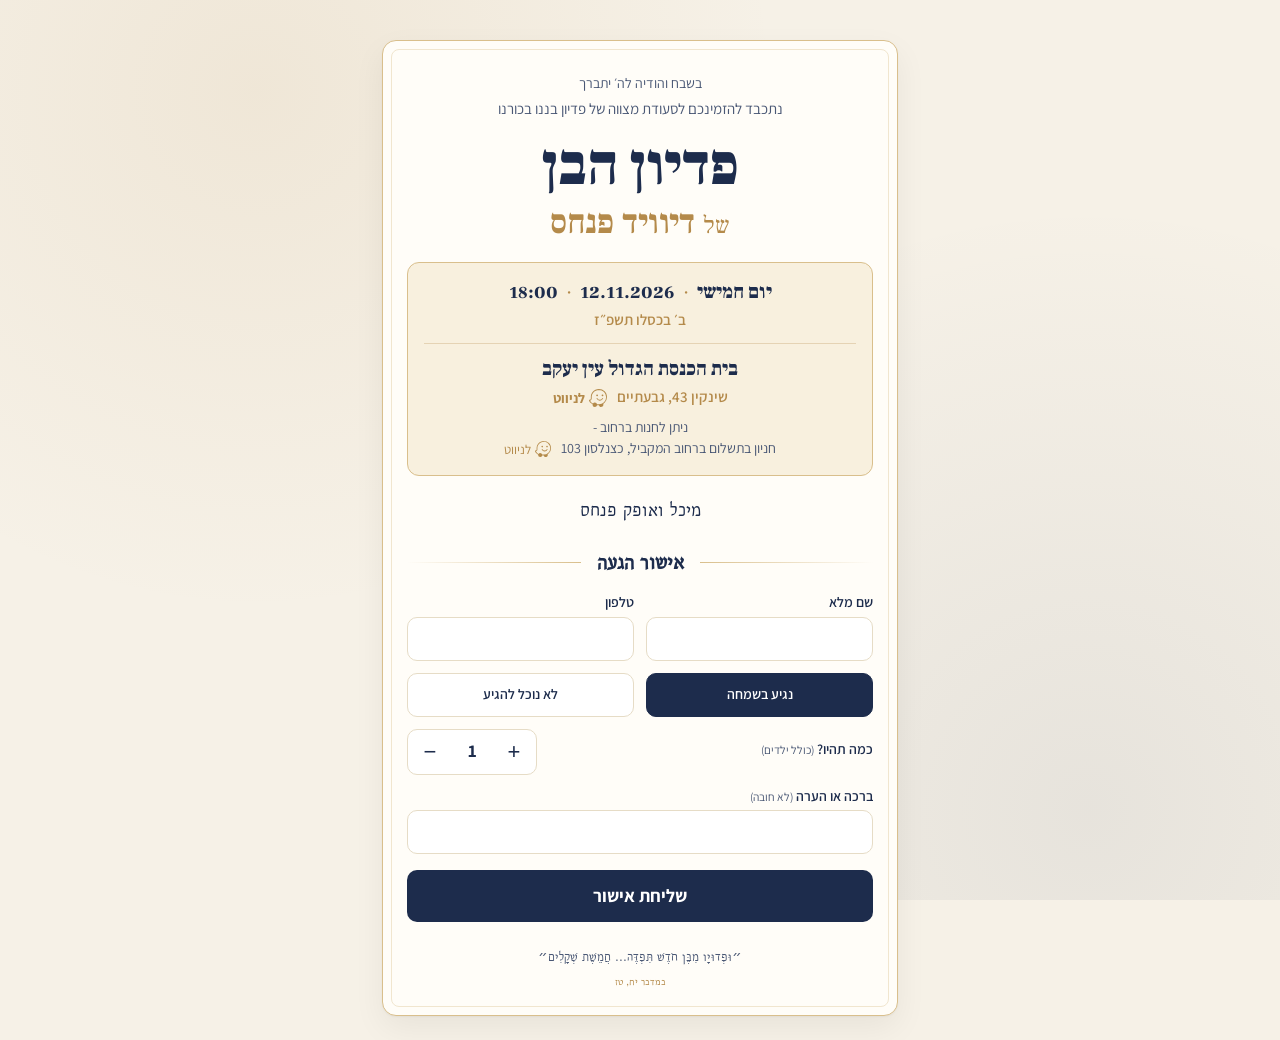
==== commit ba00678e: "Waze: אייקון + המילה לניווט ליד הכתובת Co-Authored-By: Claude Opus 5.5 <noreply@anthropic.com>" ====
--- a/index.html
+++ b/index.html
@@ -109,12 +109,19 @@
 
     // ---- קישור ניווט עם אייקון Waze ----
     const WAZE = '<svg class="waze" viewBox="0 0 24 24" aria-hidden="true"><path fill="currentColor" d="M13.218 0C9.915 0 6.835 1.49 4.723 4.148c-1.515 1.913-2.31 4.272-2.31 6.706v1.739c0 .894-.62 1.738-1.862 1.813-.298.025-.547.224-.547.522-.05.82.82 2.31 2.012 3.502.82.844 1.788 1.515 2.832 2.036a3 3 0 0 0 2.955 3.528 2.966 2.966 0 0 0 2.931-2.385h2.509c.323 1.689 2.086 2.856 3.974 2.21 1.64-.546 2.36-2.409 1.763-3.924a12.84 12.84 0 0 0 1.838-1.465 10.73 10.73 0 0 0 3.18-7.65c0-2.882-1.118-5.589-3.155-7.625A10.899 10.899 0 0 0 13.218 0zm0 1.217c2.558 0 4.967.994 6.78 2.807a9.525 9.525 0 0 1 2.807 6.78A9.526 9.526 0 0 1 20 17.585a9.647 9.647 0 0 1-6.78 2.807h-2.46a3.008 3.008 0 0 0-2.93-2.41 3.030 3.030 0 0 0-2.534 1.367v.024a8.945 8.945 0 0 1-2.41-1.788c-.844-.844-1.316-1.614-1.515-2.11a2.858 2.858 0 0 0 1.441-.846 2.959 2.959 0 0 0 .795-2.036v-1.789c0-2.110.696-4.197 2.012-5.861 1.863-2.385 4.620-3.726 7.6-3.726zm-2.41 5.986a1.192 1.192 0 0 0-1.191 1.192 1.192 1.192 0 0 0 1.192 1.193A1.192 1.192 0 0 0 12 8.395a1.192 1.192 0 0 0-1.192-1.192zm7.204 0a1.192 1.192 0 0 0-1.192 1.192 1.192 1.192 0 0 0 1.192 1.193 1.192 1.192 0 0 0 1.192-1.193 1.192 1.192 0 0 0-1.192-1.192zm-7.377 4.769a.596.596 0 0 0-.546.845 4.813 4.813 0 0 0 4.346 2.757 4.770 4.770 0 0 0 4.347-2.757.596.596 0 0 0-.547-.845h-.025a.561.561 0 0 0-.521.348 3.590 3.590 0 0 1-3.254 2.061 3.591 3.591 0 0 1-3.254-2.061.640.640 0 0 0-.546-.348z"/></svg>';
+    // address text, then a separate "[icon] לניווט" link
     function navLink(text, url) {
-      const a = document.createElement(url ? 'a' : 'span');
-      if (url) { a.href = url; a.target = '_blank'; a.rel = 'noopener'; a.className = 'nav'; a.setAttribute('aria-label', text + ' — ניווט ב-Waze'); }
-      a.innerHTML = url ? WAZE : '';
-      a.append(text);
-      return a;
+      const frag = document.createDocumentFragment();
+      frag.append(text);
+      if (url) {
+        const a = document.createElement('a');
+        a.href = url; a.target = '_blank'; a.rel = 'noopener'; a.className = 'nav';
+        a.setAttribute('aria-label', 'ניווט ב-Waze אל ' + text);
+        a.innerHTML = WAZE;
+        a.append('לניווט');
+        frag.append(a);
+      }
+      return frag;
     }
 
     // ---- מילוי פרטי האירוע ----
--- a/style.css
+++ b/style.css
@@ -239,7 +239,7 @@
 .when-where .parking { font-size: 14px; font-weight: 400; line-height: 1.5; color: var(--navy-soft); margin-top: 8px !important; }
 .when-where .parking a { color: var(--navy-soft); font-weight: 400; text-decoration-color: var(--gold-light); }
 a.nav { display: inline-flex; align-items: center; gap: 4px; white-space: nowrap; }
-a.nav .waze { width: 18px; height: 18px; flex: none; color: #1fb6e8; }
+a.nav .waze { width: 18px; height: 18px; flex: none; color: var(--gold); }
 .when-where .parking a.nav .waze { width: 16px; height: 16px; }
 
 .card.one .invite .parents-sign { font-family: "Bellefair", serif; font-size: 22px; line-height: 1.3; color: var(--navy); margin: 20px 0 0; }
@@ -272,3 +272,8 @@
 
 .card.one .verse { text-align: center; font-size: 15px; line-height: 1.5; margin: 24px 0 0; }
 .card.one .verse small { margin-top: 4px; }
+/* "[waze] לניווט" link next to an address */
+a.nav { margin-right: 10px; font-size: 14px; font-weight: 700; color: var(--gold) !important; text-decoration: none; }
+a.nav:hover { text-decoration: underline; }
+.when-where .parking a.nav { font-size: 13px; }
+a.nav { vertical-align: middle; line-height: 1; }
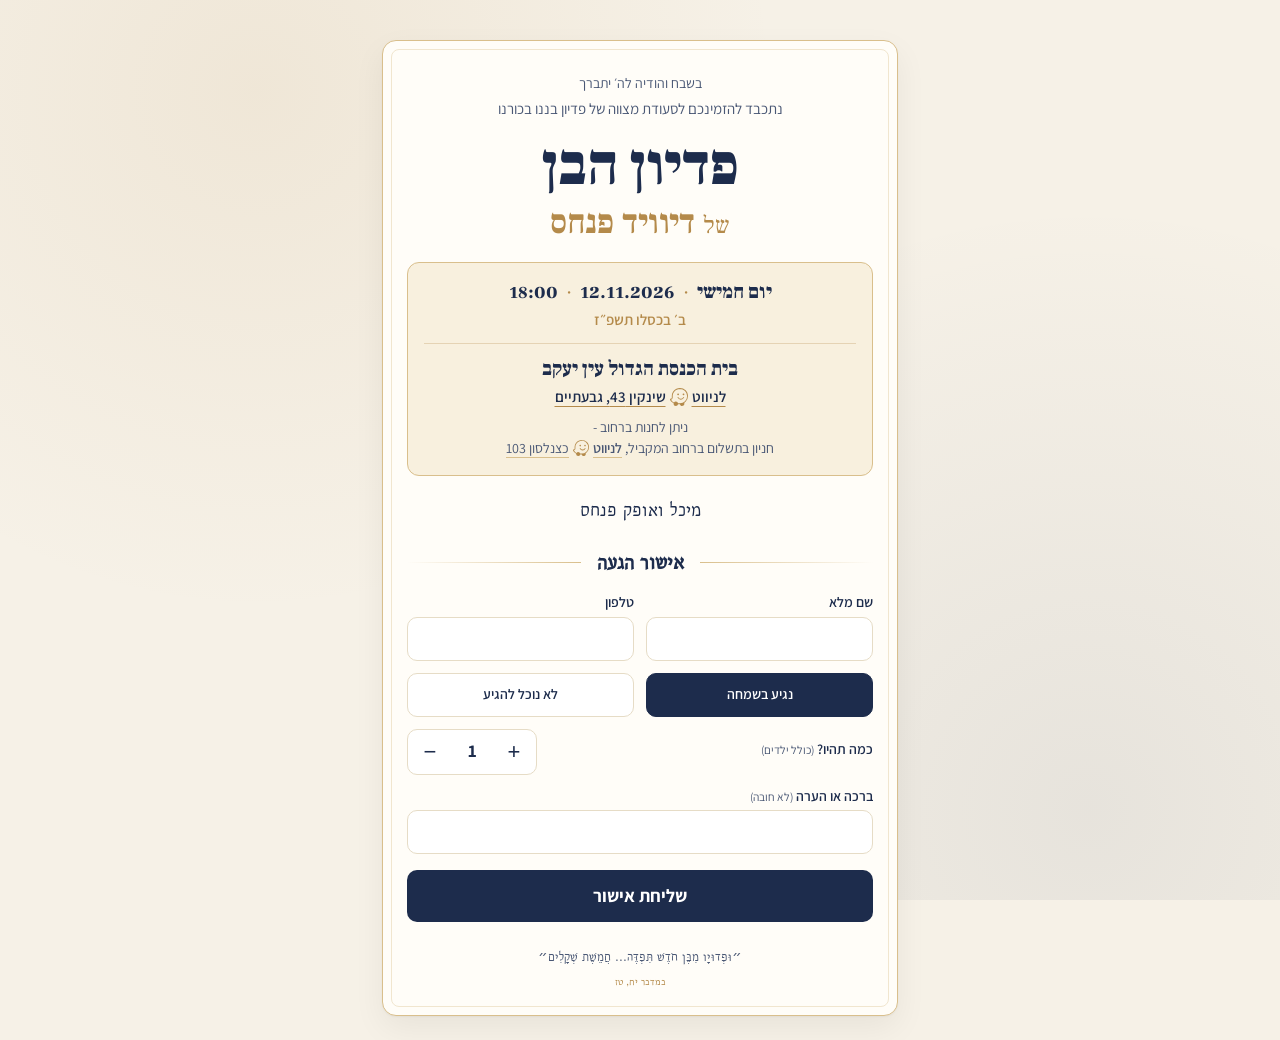
==== commit e5300b84: "החזרת עיצוב קישור הניווט, רק תוספת המילה לניווט ליד האייקון Co-Authored-By: Claude Opus 5.5 <noreply" ====
--- a/index.html
+++ b/index.html
@@ -109,19 +109,13 @@
 
     // ---- קישור ניווט עם אייקון Waze ----
     const WAZE = '<svg class="waze" viewBox="0 0 24 24" aria-hidden="true"><path fill="currentColor" d="M13.218 0C9.915 0 6.835 1.49 4.723 4.148c-1.515 1.913-2.31 4.272-2.31 6.706v1.739c0 .894-.62 1.738-1.862 1.813-.298.025-.547.224-.547.522-.05.82.82 2.31 2.012 3.502.82.844 1.788 1.515 2.832 2.036a3 3 0 0 0 2.955 3.528 2.966 2.966 0 0 0 2.931-2.385h2.509c.323 1.689 2.086 2.856 3.974 2.21 1.64-.546 2.36-2.409 1.763-3.924a12.84 12.84 0 0 0 1.838-1.465 10.73 10.73 0 0 0 3.18-7.65c0-2.882-1.118-5.589-3.155-7.625A10.899 10.899 0 0 0 13.218 0zm0 1.217c2.558 0 4.967.994 6.78 2.807a9.525 9.525 0 0 1 2.807 6.78A9.526 9.526 0 0 1 20 17.585a9.647 9.647 0 0 1-6.78 2.807h-2.46a3.008 3.008 0 0 0-2.93-2.41 3.030 3.030 0 0 0-2.534 1.367v.024a8.945 8.945 0 0 1-2.41-1.788c-.844-.844-1.316-1.614-1.515-2.11a2.858 2.858 0 0 0 1.441-.846 2.959 2.959 0 0 0 .795-2.036v-1.789c0-2.110.696-4.197 2.012-5.861 1.863-2.385 4.620-3.726 7.6-3.726zm-2.41 5.986a1.192 1.192 0 0 0-1.191 1.192 1.192 1.192 0 0 0 1.192 1.193A1.192 1.192 0 0 0 12 8.395a1.192 1.192 0 0 0-1.192-1.192zm7.204 0a1.192 1.192 0 0 0-1.192 1.192 1.192 1.192 0 0 0 1.192 1.193 1.192 1.192 0 0 0 1.192-1.193 1.192 1.192 0 0 0-1.192-1.192zm-7.377 4.769a.596.596 0 0 0-.546.845 4.813 4.813 0 0 0 4.346 2.757 4.770 4.770 0 0 0 4.347-2.757.596.596 0 0 0-.547-.845h-.025a.561.561 0 0 0-.521.348 3.590 3.590 0 0 1-3.254 2.061 3.591 3.591 0 0 1-3.254-2.061.640.640 0 0 0-.546-.348z"/></svg>';
-    // address text, then a separate "[icon] לניווט" link
     function navLink(text, url) {
-      const frag = document.createDocumentFragment();
-      frag.append(text);
-      if (url) {
-        const a = document.createElement('a');
-        a.href = url; a.target = '_blank'; a.rel = 'noopener'; a.className = 'nav';
-        a.setAttribute('aria-label', 'ניווט ב-Waze אל ' + text);
-        a.innerHTML = WAZE;
-        a.append('לניווט');
-        frag.append(a);
-      }
-      return frag;
+      const a = document.createElement(url ? 'a' : 'span');
+      if (url) { a.href = url; a.target = '_blank'; a.rel = 'noopener'; a.className = 'nav'; a.setAttribute('aria-label', text + ' — ניווט ב-Waze'); }
+      a.innerHTML = url ? WAZE : '';
+      a.append(text);
+      if (url) { const w = document.createElement('span'); w.className = 'nav-word'; w.textContent = 'לניווט'; a.prepend(w); }
+      return a;
     }
 
     // ---- מילוי פרטי האירוע ----
--- a/style.css
+++ b/style.css
@@ -272,8 +272,4 @@
 
 .card.one .verse { text-align: center; font-size: 15px; line-height: 1.5; margin: 24px 0 0; }
 .card.one .verse small { margin-top: 4px; }
-/* "[waze] לניווט" link next to an address */
-a.nav { margin-right: 10px; font-size: 14px; font-weight: 700; color: var(--gold) !important; text-decoration: none; }
-a.nav:hover { text-decoration: underline; }
-.when-where .parking a.nav { font-size: 13px; }
-a.nav { vertical-align: middle; line-height: 1; }
+.nav-word { font-weight: 600; }
